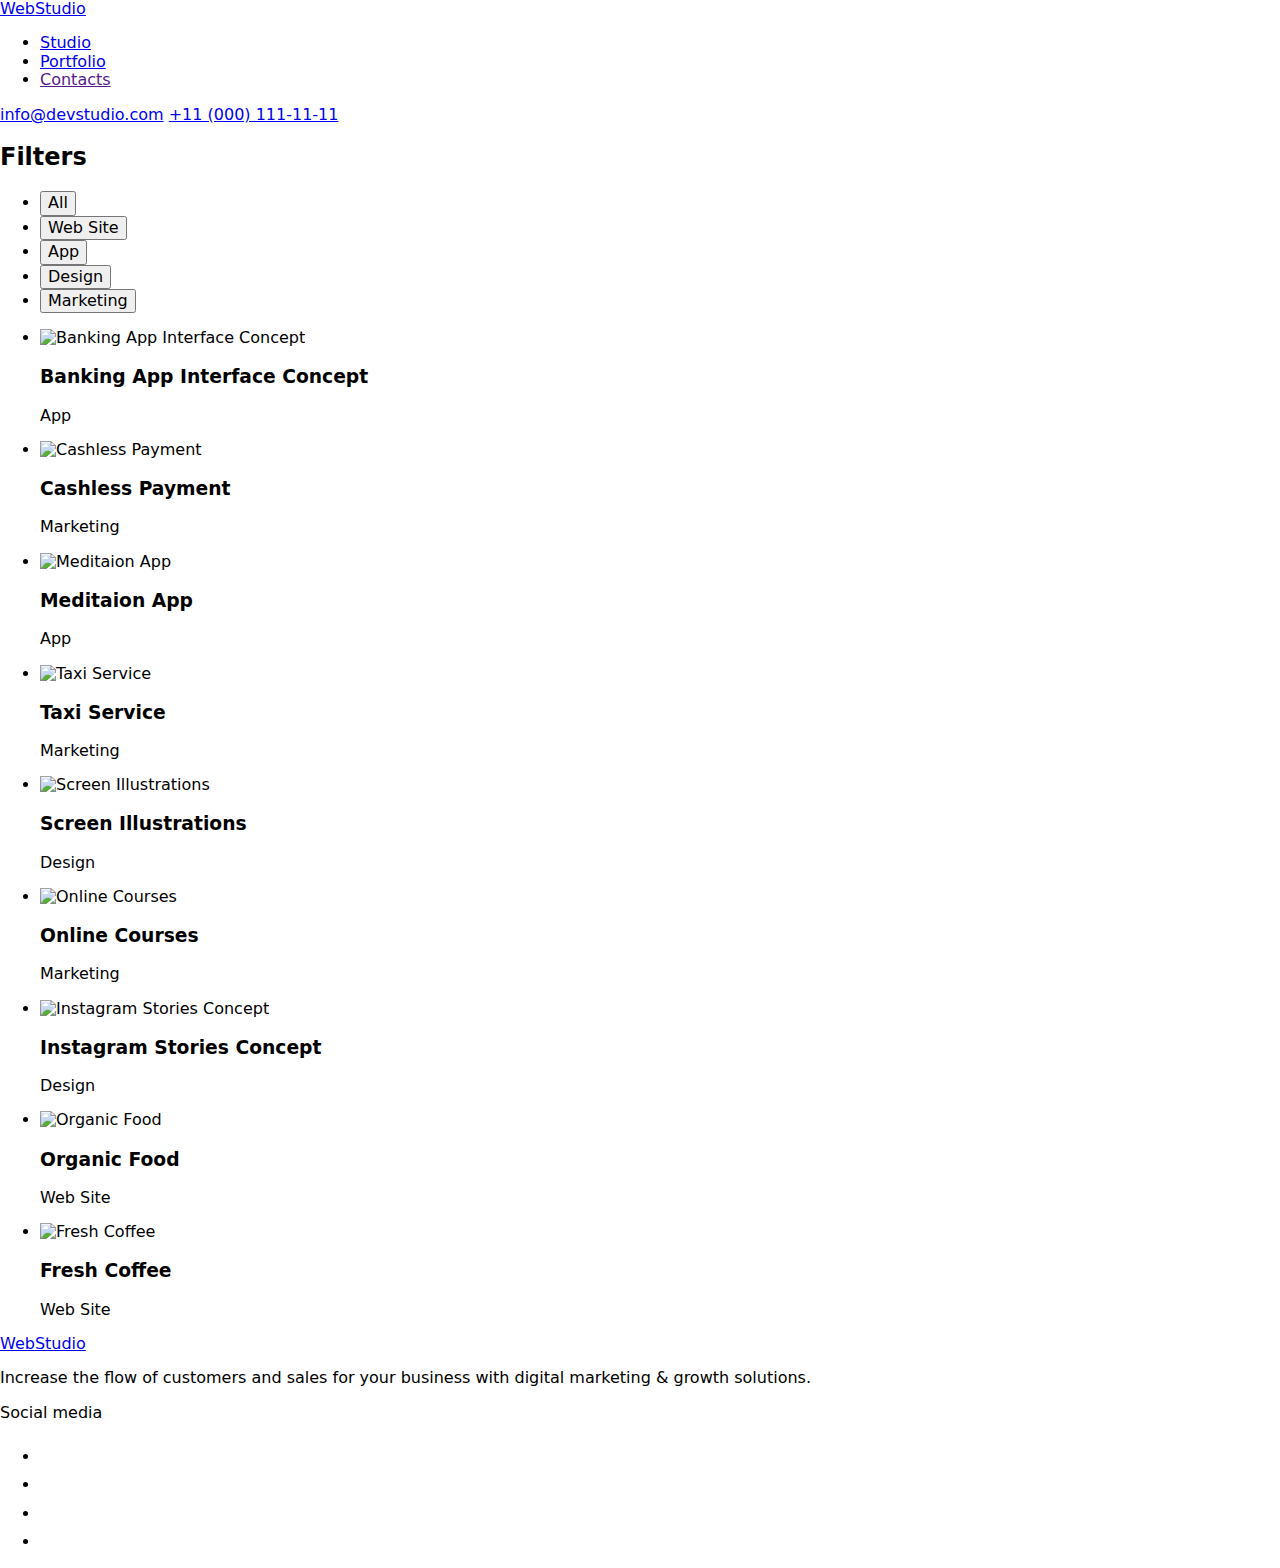
==== portfolio.html @ 71195faf "Create portfolio.html" ====
<!DOCTYPE html>
<html lang="en">
<head>
    <meta charset="UTF-8">
    <meta http-equiv="X-UA-Compatible" content="IE=edge">
    <meta name="viewport" content="width=device-width, initial-scale=1.0">
    <title>Portfolio</title>
    <link rel="stylesheet" href="https://cdnjs.cloudflare.com/ajax/libs/modern-normalize/1.1.0/modern-normalize.min.css">
    <link rel="preconnect" href="https://fonts.googleapis.com">
    <link rel="preconnect" href="https://fonts.gstatic.com" crossorigin>
    <link href="https://fonts.googleapis.com/css2?family=Raleway:wght@800&family=Roboto:wght@400;500;700;900&display=swap" rel="stylesheet">
    <link rel="stylesheet" href="./css/styles.css">
</head>
<body>
    <header class="header">
        <div class="container">
            <a class="text-logo link" id="top-logo" href="./index.html">Web<span class="header-logo">Studio</span></a>
            <nav class="header-nav">
                <ul class="menu-list list">
                    <li class="menu-item"><a class="menu-link link" href="./index.html">Studio</a></li>
                    <li class="menu-item"><a class="menu-link link" href="./portfolio.html">Portfolio</a></li>
                    <li class="menu-item"><a class="menu-link link" href="">Contacts</a></li>
                </ul>
            </nav>
            <a class="header-contacts link" href="mailto:info@devstudio.com">info@devstudio.com</a>
            <a class="header-contacts link" href="tel:+110001111111">+11 (000) 111-11-11</a>
        </div>
    </header>
    <main>
        <section class="section projects">
            <div class="container">
                <h2 class="visually-hidden">Filters</h2>
                <ul class="projects-filters list">
                    <li><button class="filter-btn" type="button">All</button></li>
                    <li><button class="filter-btn" type="button">Web Site</button></li>
                    <li><button class="filter-btn" type="button">App</button></li>
                    <li><button class="filter-btn" type="button">Design</button></li>
                    <li><button class="filter-btn" type="button">Marketing</button></li>
                </ul>
                <ul class="project-cards list">
                    <li class="card">
                        <img class="projects-img" src="./images/banking_app_interface_concept.jpg" alt="Banking App Interface Concept" style="width: 100%; height: 300px;">
                        <div class="card-wrap">
                            <h3 class="sub-title">Banking App Interface Concept</h3>
                            <p class="regular-text">App</p>
                        </div>                        
                    </li>
                    <li class="card">
                        <img class="projects-img" src="./images/cashless_payment.jpg" alt="Cashless Payment" style="width: 100%; height: 300px;">
                        <div class="card-wrap">
                            <h3 class="sub-title">Cashless Payment</h3>
                            <p class="regular-text">Marketing</p>
                        </div>                        
                    </li>
                    <li class="card">
                        <img class="projects-img" src="./images/meditaion_app.jpg" alt="Meditaion App" style="width: 100%; height: 300px;">
                        <div class="card-wrap">
                            <h3 class="sub-title">Meditaion App</h3>
                            <p class="regular-text">App</p>
                        </div>                        
                    </li>
                    <li class="card">
                        <img class="projects-img" src="./images/taxi_service.jpg" alt="Taxi Service" style="width: 100%; height: 300px;">
                        <div class="card-wrap">
                            <h3 class="sub-title">Taxi Service</h3>
                            <p class="regular-text">Marketing</p>
                        </div>                        
                    </li>
                    <li class="card">
                        <img class="projects-img" src="./images/screen_illustrations.jpg" alt="Screen Illustrations" style="width: 100%; height: 300px;">
                        <div class="card-wrap">
                            <h3 class="sub-title">Screen Illustrations</h3>
                            <p class="regular-text">Design</p>
                        </div>                        
                    </li>
                    <li class="card">
                        <img class="projects-img" src="./images/online_courses.jpg" alt="Online Courses" style="width: 100%; height: 300px;">
                        <div class="card-wrap">
                            <h3 class="sub-title">Online Courses</h3>
                            <p class="regular-text">Marketing</p>
                        </div>                        
                    </li>
                    <li class="card">
                        <img class="projects-img" src="./images/instagram_stories_concept.jpg" alt="Instagram Stories Concept" style="width: 100%; height: 300px;">
                        <div class="card-wrap">
                            <h3 class="sub-title">Instagram Stories Concept</h3>
                            <p class="regular-text">Design</p>
                        </div>                        
                    </li>
                    <li class="card">
                        <img class="projects-img" src="./images/organic_food.jpg" alt="Organic Food" style="width: 100%; height: 300px;">
                        <div class="card-wrap">
                            <h3 class="sub-title">Organic Food</h3>
                            <p class="regular-text">Web Site</p>
                        </div>                        
                    </li>
                    <li class="card">
                        <img class="projects-img" src="./images/fresh_coffee.jpg" alt="Fresh Coffee" style="width: 100%; height: 300px;">
                        <div class="card-wrap">
                            <h3 class="sub-title">Fresh Coffee</h3>
                            <p class="regular-text">Web Site</p>
                        </div>                        
                    </li>
                </ul>
            </div>
        </section>
    </main>
    <footer class="footer">
        <div class="container">
            <div>
                <a class="text-logo link" href="./index.html">Web<span class="footer-logo">Studio</span></a>
                <p class="footer-txt regular-text">Increase the flow of customers and sales for your business with digital marketing & growth solutions.</p>
            </div>
            <div class="social">
                <p class="social-txt">Social media</p>
                <ul class="social-list list">
                    <li class="social-item">
                        <a href="https://www.instagram.com/" rel="noopener noreferrer nofollow" target="_blank" class="social-link link">
                            <svg class="social-icon" width="24" height="24">
                                <use href="./images/icons.svg#icon-instagram"></use>
                            </svg>
                        </a>
                    </li>
                    <li class="social-item">
                        <a href="https://twitter.com/" rel="noopener noreferrer nofollow" target="_blank" class="social-link link">
                            <svg class="social-icon" width="24" height="24">
                                <use href="./images/icons.svg#icon-twitter"></use>
                            </svg>
                        </a>
                    </li>
                    <li class="social-item">
                        <a href="https://www.facebook.com/" rel="noopener noreferrer nofollow" target="_blank" class="social-link link">
                            <svg class="social-icon" width="24" height="24">
                                <use href="./images/icons.svg#icon-facebook"></use>
                            </svg>
                        </a>
                    </li>
                    <li class="social-item">
                        <a href="https://www.linkedin.com/" rel="noopener noreferrer nofollow" target="_blank" class="social-link link">
                            <svg class="social-icon" width="24" height="24">
                                <use href="./images/icons.svg#icon-linkedin"></use>
                            </svg>
                        </a>
                    </li>
                </ul>
            </div>
        </div>
    </footer>
</body>
</html>
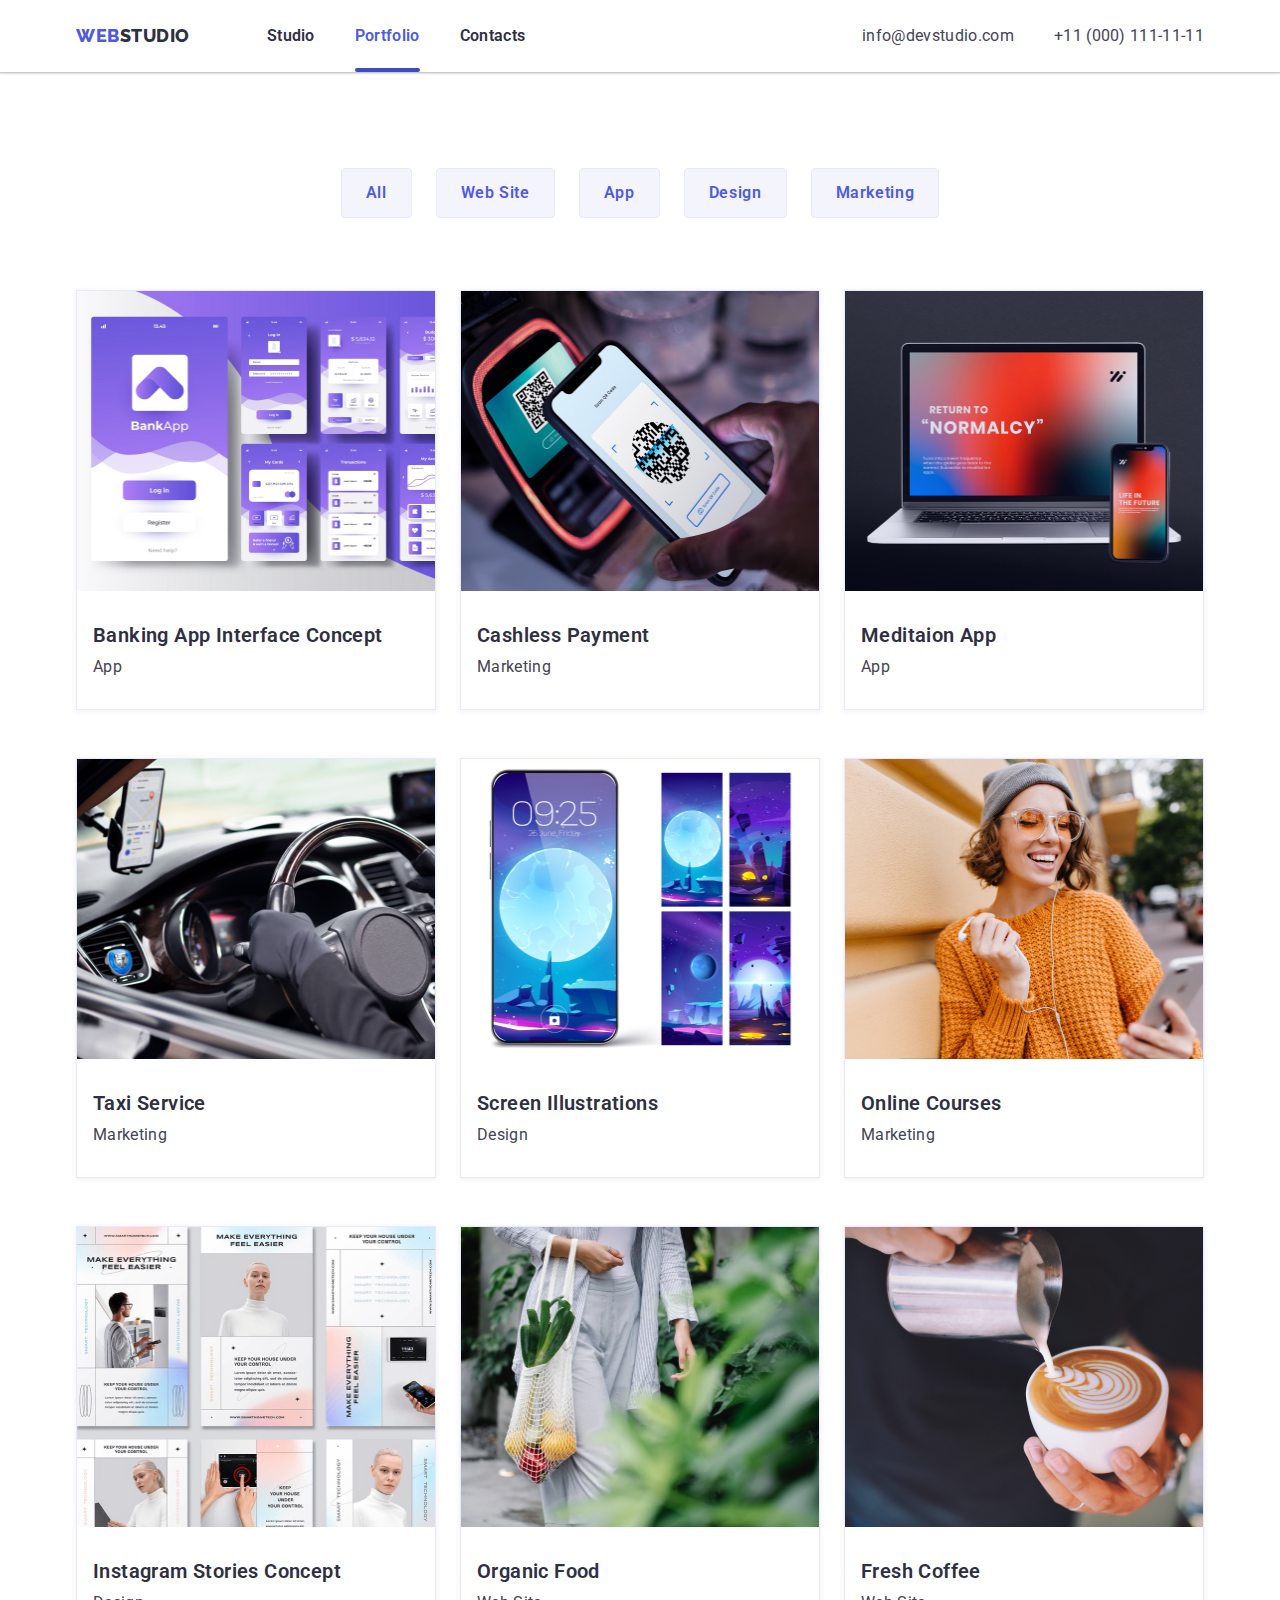
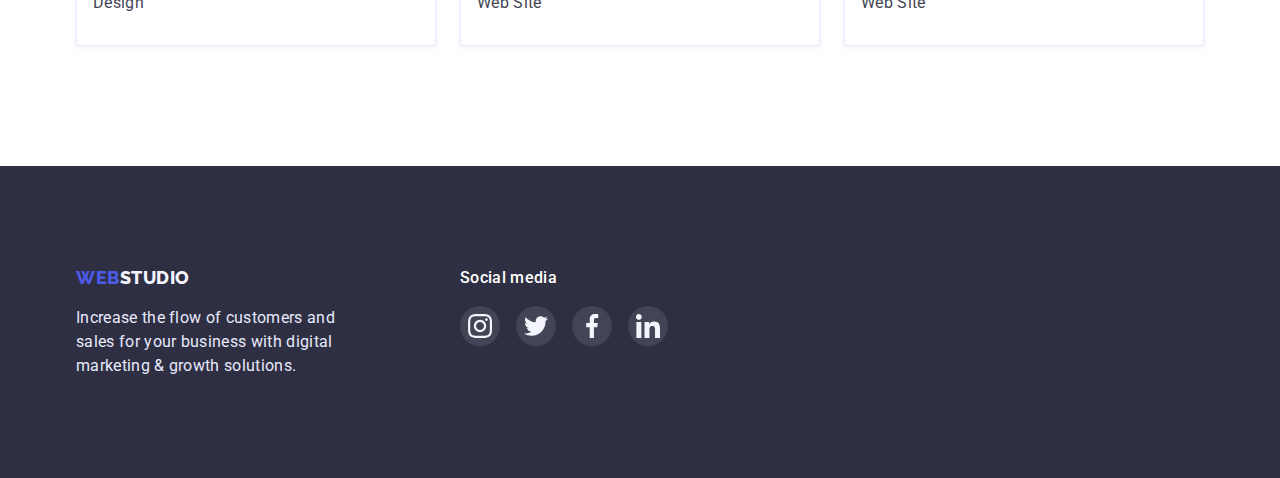
==== commit 299abfdf: "Update portfolio.html" ====
--- a/portfolio.html
+++ b/portfolio.html
@@ -17,9 +17,15 @@
             <a class="text-logo link" id="top-logo" href="./index.html">Web<span class="header-logo">Studio</span></a>
             <nav class="header-nav">
                 <ul class="menu-list list">
-                    <li class="menu-item"><a class="menu-link link" href="./index.html">Studio</a></li>
-                    <li class="menu-item"><a class="menu-link link" href="./portfolio.html">Portfolio</a></li>
-                    <li class="menu-item"><a class="menu-link link" href="">Contacts</a></li>
+                    <li class="menu-item">
+                        <a class="menu-link link" href="./index.html">Studio</a>
+                    </li>
+                    <li class="menu-item">
+                        <a class="menu-link link current" href="./portfolio.html">Portfolio</a>
+                    </li>
+                    <li class="menu-item">
+                        <a class="menu-link link" href="">Contacts</a>
+                    </li>
                 </ul>
             </nav>
             <a class="header-contacts link" href="mailto:info@devstudio.com">info@devstudio.com</a>
@@ -39,67 +45,112 @@
                 </ul>
                 <ul class="project-cards list">
                     <li class="card">
-                        <img class="projects-img" src="./images/banking_app_interface_concept.jpg" alt="Banking App Interface Concept" style="width: 100%; height: 300px;">
-                        <div class="card-wrap">
-                            <h3 class="sub-title">Banking App Interface Concept</h3>
-                            <p class="regular-text">App</p>
-                        </div>                        
-                    </li>
-                    <li class="card">
-                        <img class="projects-img" src="./images/cashless_payment.jpg" alt="Cashless Payment" style="width: 100%; height: 300px;">
-                        <div class="card-wrap">
-                            <h3 class="sub-title">Cashless Payment</h3>
-                            <p class="regular-text">Marketing</p>
-                        </div>                        
-                    </li>
-                    <li class="card">
-                        <img class="projects-img" src="./images/meditaion_app.jpg" alt="Meditaion App" style="width: 100%; height: 300px;">
-                        <div class="card-wrap">
-                            <h3 class="sub-title">Meditaion App</h3>
-                            <p class="regular-text">App</p>
-                        </div>                        
-                    </li>
-                    <li class="card">
-                        <img class="projects-img" src="./images/taxi_service.jpg" alt="Taxi Service" style="width: 100%; height: 300px;">
-                        <div class="card-wrap">
-                            <h3 class="sub-title">Taxi Service</h3>
-                            <p class="regular-text">Marketing</p>
-                        </div>                        
-                    </li>
-                    <li class="card">
-                        <img class="projects-img" src="./images/screen_illustrations.jpg" alt="Screen Illustrations" style="width: 100%; height: 300px;">
-                        <div class="card-wrap">
-                            <h3 class="sub-title">Screen Illustrations</h3>
-                            <p class="regular-text">Design</p>
-                        </div>                        
-                    </li>
-                    <li class="card">
-                        <img class="projects-img" src="./images/online_courses.jpg" alt="Online Courses" style="width: 100%; height: 300px;">
-                        <div class="card-wrap">
-                            <h3 class="sub-title">Online Courses</h3>
-                            <p class="regular-text">Marketing</p>
-                        </div>                        
-                    </li>
-                    <li class="card">
-                        <img class="projects-img" src="./images/instagram_stories_concept.jpg" alt="Instagram Stories Concept" style="width: 100%; height: 300px;">
-                        <div class="card-wrap">
-                            <h3 class="sub-title">Instagram Stories Concept</h3>
-                            <p class="regular-text">Design</p>
-                        </div>                        
-                    </li>
-                    <li class="card">
-                        <img class="projects-img" src="./images/organic_food.jpg" alt="Organic Food" style="width: 100%; height: 300px;">
-                        <div class="card-wrap">
-                            <h3 class="sub-title">Organic Food</h3>
-                            <p class="regular-text">Web Site</p>
-                        </div>                        
-                    </li>
-                    <li class="card">
-                        <img class="projects-img" src="./images/fresh_coffee.jpg" alt="Fresh Coffee" style="width: 100%; height: 300px;">
-                        <div class="card-wrap">
-                            <h3 class="sub-title">Fresh Coffee</h3>
-                            <p class="regular-text">Web Site</p>
-                        </div>                        
+                        <a href="#" class="projects-list-link-wrap link">
+                            <div class="img-wrapper">
+                                <img class="projects-img" src="./images/banking_app_interface_concept.jpg" alt="Banking App Interface Concept" style="max-width: 100%; height: 300px;">
+                                <p class="projects-overlay regular-text">14 Stylish and User-Friendly App Design Concepts · Task Manager App · Calorie Tracker App · Exotic Fruit Ecommerce App · Cloud Storage App</p>
+                            </div>
+                            <div class="card-wrap">
+                                <h3 class="sub-title">Banking App Interface Concept</h3>
+                                <p class="regular-text">App</p>
+                            </div>                        
+                        </a>
+                    </li>
+                    <li class="card">
+                        <a href="#" class="projects-list-link-wrap link">
+                            <div class="img-wrapper">
+                                <img class="projects-img" src="./images/cashless_payment.jpg" alt="Cashless Payment" style="max-width: 100%; height: 300px;">
+                                <p class="projects-overlay regular-text">14 Stylish and User-Friendly App Design Concepts · Task Manager App · Calorie Tracker App · Exotic Fruit Ecommerce App · Cloud Storage App</p>
+                            </div>
+                            <div class="card-wrap">
+                                <h3 class="sub-title">Cashless Payment</h3>
+                                <p class="regular-text">Marketing</p>
+                            </div>                        
+                        </a>
+                    </li>
+                    <li class="card">
+                        <a href="#" class="projects-list-link-wrap link">
+                            <div class="img-wrapper">
+                                <img class="projects-img" src="./images/meditaion_app.jpg" alt="Meditaion App" style="max-width: 100%; height: 300px;">
+                                <p class="projects-overlay regular-text">14 Stylish and User-Friendly App Design Concepts · Task Manager App · Calorie Tracker App · Exotic Fruit Ecommerce App · Cloud Storage App</p>
+                            </div>
+                            <div class="card-wrap">
+                                <h3 class="sub-title">Meditaion App</h3>
+                                <p class="regular-text">App</p>
+                            </div>                        
+                        </a>
+                    </li>
+                    <li class="card">
+                        <a href="#" class="projects-list-link-wrap link">
+                            <div class="img-wrapper">
+                                <img class="projects-img" src="./images/taxi_service.jpg" alt="Taxi Service" style="max-width: 100%; height: 300px;">
+                                <p class="projects-overlay regular-text">14 Stylish and User-Friendly App Design Concepts · Task Manager App · Calorie Tracker App · Exotic Fruit Ecommerce App · Cloud Storage App</p>
+                            </div>
+                            <div class="card-wrap">
+                                <h3 class="sub-title">Taxi Service</h3>
+                                <p class="regular-text">Marketing</p>
+                            </div>                        
+                        </a>
+                    </li>
+                    <li class="card">
+                        <a href="#" class="projects-list-link-wrap link">
+                            <div class="img-wrapper">
+                                <img class="projects-img" src="./images/screen_illustrations.jpg" alt="Screen Illustrations" style="max-width: 100%; height: 300px;">
+                                <p class="projects-overlay regular-text">14 Stylish and User-Friendly App Design Concepts · Task Manager App · Calorie Tracker App · Exotic Fruit Ecommerce App · Cloud Storage App</p>
+                            </div>
+                            <div class="card-wrap">
+                                <h3 class="sub-title">Screen Illustrations</h3>
+                                <p class="regular-text">Design</p>
+                            </div>                        
+                        </a>
+                    </li>
+                    <li class="card">
+                        <a href="#" class="projects-list-link-wrap link">
+                            <div class="img-wrapper">
+                                <img class="projects-img" src="./images/online_courses.jpg" alt="Online Courses" style="max-width: 100%; height: 300px;">
+                                <p class="projects-overlay regular-text">14 Stylish and User-Friendly App Design Concepts · Task Manager App · Calorie Tracker App · Exotic Fruit Ecommerce App · Cloud Storage App</p>
+                            </div>
+                            <div class="card-wrap">
+                                <h3 class="sub-title">Online Courses</h3>
+                                <p class="regular-text">Marketing</p>
+                            </div>                        
+                        </a>
+                    </li>
+                    <li class="card">
+                        <a href="#" class="projects-list-link-wrap link">
+                            <div class="img-wrapper">
+                                <img class="projects-img" src="./images/instagram_stories_concept.jpg" alt="Instagram Stories Concept" style="max-width: 100%; height: 300px;">
+                                <p class="projects-overlay regular-text">14 Stylish and User-Friendly App Design Concepts · Task Manager App · Calorie Tracker App · Exotic Fruit Ecommerce App · Cloud Storage App</p>
+                            </div>
+                            <div class="card-wrap">
+                                <h3 class="sub-title">Instagram Stories Concept</h3>
+                                <p class="regular-text">Design</p>
+                            </div>                        
+                        </a>
+                    </li>
+                    <li class="card">
+                        <a href="#" class="projects-list-link-wrap link">
+                            <div class="img-wrapper">
+                                <img class="projects-img" src="./images/organic_food.jpg" alt="Organic Food" style="max-width: 100%; height: 300px;">
+                                <p class="projects-overlay regular-text">14 Stylish and User-Friendly App Design Concepts · Task Manager App · Calorie Tracker App · Exotic Fruit Ecommerce App · Cloud Storage App</p>
+                            </div>
+                            <div class="card-wrap">
+                                <h3 class="sub-title">Organic Food</h3>
+                                <p class="regular-text">Web Site</p>
+                            </div>                        
+                        </a>
+                    </li>
+                    <li class="card">
+                        <a href="#" class="projects-list-link-wrap link">
+                            <div class="img-wrapper">
+                                <img class="projects-img" src="./images/fresh_coffee.jpg" alt="Fresh Coffee" style="max-width: 100%; height: 300px;">
+                                <p class="projects-overlay regular-text">14 Stylish and User-Friendly App Design Concepts · Task Manager App · Calorie Tracker App · Exotic Fruit Ecommerce App · Cloud Storage App</p>
+                            </div>
+                            <div class="card-wrap">
+                                <h3 class="sub-title">Fresh Coffee</h3>
+                                <p class="regular-text">Web Site</p>
+                            </div>                        
+                        </a>
                     </li>
                 </ul>
             </div>
--- a/css/styles.css
+++ b/css/styles.css
@@ -0,0 +1,558 @@
+:root {
+    --primary-brand: #4D5AE5;
+    --dark: #2E2F42;
+    --bg-gradient: linear-gradient(rgba(46, 47, 66, 0.7), rgba(46, 47, 66, 0.7));
+}
+p, h1, h2, h3, h4, h5, h6 {
+    margin: 0;
+}
+ul, ol {
+    margin: 0;
+    padding-left: 0;
+}
+img {
+    display: block;
+}
+/* -------------------- CLOBAL TYPOGRAPHY -------------------- */
+body {
+    font-family: 'Roboto', sans-serif;
+    color: #434455;
+    font-size: 16px;
+}
+.title {
+    font-weight: 600;
+    font-size: 36px;
+    line-height: calc(40/36);
+    text-align: center;
+    text-transform: capitalize;
+    color: var(--dark);
+    letter-spacing: 0.02em;
+}
+.sub-title {
+    font-weight: 600;
+    font-size: 20px;
+    line-height: calc(24/20);
+    color: var(--dark);
+    letter-spacing: 0.02em;
+}
+.regular-text {
+    line-height: calc(24/16);
+    letter-spacing: 0.02em;
+    color: #434455;
+}
+/* -------------------- AUXILIARY -------------------- */
+.container {
+    width: 1158px;
+    padding-inline: 15px;
+    margin: 0 auto;
+}
+.section {
+}
+.visually-hidden {
+    position: absolute;
+    width: 1px;
+    height: 1px;
+    margin: -1px;
+    border: 0;
+    padding: 0;
+    white-space: nowrap;
+    clip-path: inset(100%);
+    clip: rect(0 0 0 0);
+    overflow: hidden;
+}
+.list {
+    list-style: none;
+    display: flex;
+    flex-wrap: wrap;
+    justify-content: space-between;
+}
+.link {
+    text-decoration: none;
+}
+/* -------------------- HEADER -------------------- */
+.header {
+    font-size: 16px;
+    line-height: calc(24/16);
+    letter-spacing: 0.02em;
+    padding-block: 24px;
+    box-shadow: 
+        0px 2px 1px rgba(46, 47, 66, 0.08), 
+        0px 1px 1px rgba(46, 47, 66, 0.16), 
+        0px 1px 6px rgba(46, 47, 66, 0.08);
+}
+.header > .container {
+    display: flex;
+    align-items: center;
+}
+.header-logo {
+    color: var(--dark);
+}
+.text-logo {
+    font-family: 'Raleway';
+    font-weight: 800;
+    font-size: 18px;
+    line-height: calc(24/18);
+    letter-spacing: 0.03em;
+    text-transform: uppercase;
+    color: var(--primary-brand);
+
+}
+.header-nav {
+    display: flex;
+    align-items: center;
+    margin-right: auto;
+    margin-left: 77px;
+}
+.menu {
+}
+.menu-list {
+    display: flex;
+    gap: 40px;
+}
+.menu-item {
+}
+.menu-link {
+    position: relative;
+    font-weight: 600;
+    color: var(--dark);
+    transition: 
+        color 250ms cubic-bezier(0.4, 0, 0.2, 1);
+}
+.menu-link::after {
+    opacity: 0;
+    transition: 
+        opacity 250ms cubic-bezier(0.4, 0, 0.2, 1);
+    position: absolute;
+    content: '';
+    width: 100%;
+    height: 4px;
+    top: 42px;
+    left: 0px;
+    background: #404BBF;
+    border-radius: 2px;
+}
+.menu-link:hover::after,
+.menu-link:focus::after {
+    opacity: 1;
+}
+.menu-link:focus,
+.menu-link:hover, 
+.menu-link:active {
+    color: var(--primary-brand);
+}
+.current {
+    color: var(--primary-brand);
+}
+.current::after {
+    opacity: 1;
+    position: absolute;
+    content: '';
+    width: 100%;
+    height: 4px;
+    top: 42px;
+    left: 0px;
+    background: #404BBF;
+    border-radius: 2px;
+}
+.header-contacts {
+    color: inherit;
+    transition: 
+        color 250ms cubic-bezier(0.4, 0, 0.2, 1);
+}
+.header-contacts:last-child {
+    margin-left: 40px;
+}
+.header-contacts:focus,
+.header-contacts:hover {
+    color: var(--primary-brand);
+}
+/* -------------------- HERO -------------------- */
+.hero {
+    background-color: var(--dark);
+    padding-block: 192px;
+    background-image: var(--bg-gradient), url(../images/people_office.jpg);
+    background-repeat: no-repeat;
+    background-position: center;
+    background-size: 1440px 100%;
+}
+.hero > .container {
+    display: flex;
+    flex-direction: column;
+    align-items: center;
+    
+}
+.hero-title {
+    font-weight: 600;
+    width: 495px;
+    font-size: 56px;
+    line-height: calc(60/56);
+    text-align: center;
+    color: #FFFFFF;
+    margin-bottom: 48px;
+}
+.order-btn {
+    min-width: 170px;
+    height: 51px;
+    display: flex;
+    justify-content: center;
+    align-items: center;
+    cursor: pointer;
+    background: var(--primary-brand);
+    box-shadow: 0px 4px 4px rgba(0, 0, 0, 0.15);
+    border-radius: 4px;
+    border-style: solid;
+    border-color: var(--primary-brand);
+
+    font-family: inherit;
+    font-weight: 600;
+    font-size: 16px;
+    line-height: calc(19/16);
+    letter-spacing: 0.04em;
+    color: #FFFFFF;
+    transition: 
+        box-shadow 250ms cubic-bezier(0.4, 0, 0.2, 1), 
+        background 250ms cubic-bezier(0.4, 0, 0.2, 1), 
+        border-color 250ms cubic-bezier(0.4, 0, 0.2, 1); 
+}
+.order-btn:hover,
+.order-btn:focus {
+    box-shadow: 
+        0px 1px 6px rgba(46, 47, 66, 0.08), 
+        0px 1px 1px rgba(46, 47, 66, 0.16), 
+        0px 2px 1px rgba(46, 47, 66, 0.08);
+    background: #404BBF;
+    border-color: #404BBF;
+}
+.order-btn:active {
+}
+/* -------------------- MERITS -------------------- */
+.merits {
+    padding-block: 120px;
+}
+.merits-list {
+    display: flex;
+    flex-direction: row;
+}
+.merits-item {
+    width: calc((100% - 72px)/4);
+}
+.merits-item > .sub-title {
+    margin-bottom: 8px;
+}
+.merits-bg {
+    width: 100%;
+    height: 112px;
+    background: #F4F4FD;
+    border-radius: 4px;
+    display: flex;
+    align-items: center;
+    justify-content: center;
+    margin-bottom: 8px;
+}
+.merits-icon {
+}
+/* -------------------- ACCOMPLISHMENTS -------------------- */
+.accomplishments {
+    padding-bottom: 120px;
+}
+.accomplishments > .container > .title {
+    margin-bottom: 72px;
+}
+/* -------------------- TEAM CARDS -------------------- */
+.team > .container > .title {
+    margin-bottom: 72px;
+}
+.team {
+    background: #f4f4fd;
+    padding-block: 120px;
+}
+.team-card {
+    width: 264px; 
+    height: 428px;
+    background: #FFFFFF;
+    box-shadow: 
+        0px 1px 6px rgba(46, 47, 66, 0.08), 
+        0px 1px 1px rgba(46, 47, 66, 0.16), 
+        0px 2px 1px rgba(46, 47, 66, 0.08);
+    border-radius: 0px 0px 4px 4px;
+}
+.team-card> .card-wrap {
+    display: flex;
+    flex-direction: column;
+    justify-content: center;
+    align-items: center;
+    gap: 8px;
+    padding-block: 32px;
+    padding-inline: 16px;
+}
+.team-card > .card-wrap > .regular-text {
+    margin-bottom: 8px;
+}
+.team-soc-list {
+    gap: 24px;
+}
+.team-soc-item {
+    width: 40px;
+    height: 40px;
+}
+.team-soc-link {
+    width: 100%;
+    height: 100%;
+    background-color: var(--primary-brand);
+    border-radius: 50%;
+    display: flex;
+    align-items: center;
+    justify-content: center;
+    transition: 
+        background 250ms cubic-bezier(0.4, 0, 0.2, 1); 
+}
+.team-soc-icon {
+    fill: #FFFFFF;
+}
+.team-soc-link:hover,
+.team-soc-link:focus {
+    background: #404BBF;
+}
+/* -------------------- CUSTOMERS -------------------- */
+.customers {
+    padding-top: 130px;
+    padding-bottom: 120px;
+}
+.title {
+}
+.customer-list {
+    flex-wrap: nowrap;
+    margin-top: 72px;
+    gap: 24px;
+}
+.customer-item {
+    width: calc((100% - 120px)/6);
+    height: 88px;
+}
+.custome-link {
+    width: 100%;
+    height: 100%;
+    border: 1px solid #8E8F99;
+    border-radius: 4px;
+    display: flex;
+    align-items: center;
+    justify-content: center;
+    fill: #8E8F99;
+    transition: 
+        border-color 250ms cubic-bezier(0.4, 0, 0.2, 1), 
+        fill 250ms cubic-bezier(0.4, 0, 0.2, 1); 
+}
+.custome-link:hover, 
+.custome-link:focus {
+    border-color: #404BBF;
+    fill: #404BBF;
+}
+.customer-icon {
+}
+/* -------------------- PORTFOLIO -------------------- */
+.projects {
+    padding-top: 96px;
+    padding-bottom: 120px;
+}
+.projects-filters {
+    justify-content: center;
+    margin-bottom: 72px;
+    gap: 24px;
+}
+.filter-btn {
+    display: flex;
+    box-sizing: border-box;
+    cursor: pointer;
+    align-items: center;
+    padding-inline: 24px;
+    padding-block: 12px;
+    background: #F4F4FD;
+    border: 1px solid #E7E9FC;
+    border-radius: 4px;
+
+    font-family: inherit;
+    font-weight: 600;
+    font-size: 16px;
+    line-height: calc(24/16);
+    letter-spacing: 0.04em;
+    color: var(--primary-brand);
+    transition: 
+        box-shadow 250ms cubic-bezier(0.4, 0, 0.2, 1), 
+        background 250ms cubic-bezier(0.4, 0, 0.2, 1), 
+        border-color 250ms cubic-bezier(0.4, 0, 0.2, 1), 
+        color 250ms cubic-bezier(0.4, 0, 0.2, 1);
+}
+.filter-btn:hover,
+.filter-btn:focus {
+    background: #404BBF;
+    box-shadow: 
+        0px 3px 1px rgba(0, 0, 0, 0.1), 
+        0px 2px 1px rgba(0, 0, 0, 0.08), 
+        0px 2px 2px rgba(0, 0, 0, 0.12);
+    border-radius: 4px;
+    border-style: solid;
+    border-color: #404BBF;
+    color: #FFFFFF;
+}
+.filter-btn:active {
+    background: #404BBF;
+}
+.project-cards {
+}
+.card:nth-last-child(n+4) {
+    margin-bottom: 48px;
+}
+.card {
+    width: 360px; 
+    height: 420px;
+    background: #FFFFFF;
+    border: 1px solid #E7E9FC;
+    box-shadow: 0px 1px 6px rgba(46, 47, 66, 0.08);
+    transition: box-shadow 250ms cubic-bezier(0.4, 0, 0.2, 1);
+}
+.card .card-wrap {
+    display: flex;
+    flex-direction: column;
+    gap: 8px;
+    padding-block: 32px;
+    padding-inline: 16px;
+}
+.card:hover,
+.card:focus {
+    border: 1px solid #F4F4FD;
+    box-shadow: 
+        0px 1px 6px rgba(46, 47, 66, 0.08), 
+        0px 1px 1px rgba(46, 47, 66, 0.16), 
+        0px 2px 1px rgba(46, 47, 66, 0.08);
+}    
+.img-wrapper {
+    position: relative;
+    overflow: hidden;
+}
+.projects-img {
+}
+.projects-overlay {
+    position: absolute;
+    background: #4D5AE5;
+    padding: 40px 32px;
+    color: #F4F4FD;
+    top: 0;
+    left: 0;
+    width: 100%;
+    height: 100%;
+    overflow: auto;
+    transform: translate(0, 100%);
+    transition: transform 250ms cubic-bezier(0.4, 0, 0.2, 1);
+}
+.projects-list-link-wrap:hover .projects-overlay,
+.projects-list-link-wrap:focus .projects-overlay {
+    transform: translate(0, 0)
+}
+/* -------------------- FOOTER -------------------- */
+.footer {
+    background: var(--dark);
+    padding-block: 100px;
+}
+.footer > .container {
+    display: flex;
+    gap: 120px;
+}
+.footer-logo {
+    color: #F4F4FD;
+}
+.footer-txt {
+    width: 264px;
+    color: #E7E9FC;
+    margin-top: 16px;
+}
+.social {
+}
+.social-txt {
+    font-weight: 500;
+    line-height: calc(24/16);
+    letter-spacing: 0.02em;
+    margin-bottom: 16px;
+    color: #FFFFFF;
+}
+.social-list {
+    gap: 16px;
+}
+.social-item {
+    width: 40px;
+    height: 40px;
+}
+.social-link {
+    width: 100%;
+    height: 100%;
+    background-color: #ffffff1a;;
+    border-radius: 50%;
+    display: flex;
+    align-items: center;
+    justify-content: center;
+    fill: #F4F4FD;
+    transition: background-color 250ms cubic-bezier(0.4, 0, 0.2, 1);
+}
+.social-link:hover,
+.social-link:focus {
+    background-color: #31D0AA;
+}
+.social-icon {
+}
+/* -------------------- MODAL WINDOW -------------------- */
+.backdrop {
+    position: fixed;
+    top: 0;
+    left: 0;
+    width: 100%;
+    height: 100%;
+    background: rgba(46, 47, 66, 0.4);
+    z-index: 100;
+    transition: 
+        opacity 250ms cubic-bezier(0.4, 0, 0.2, 1),
+        visibility 250ms cubic-bezier(0.4, 0, 0.2, 1);
+}
+.backdrop.is-hidden {
+    opacity: 0;
+    visibility: hidden;
+    pointer-events: none;
+}
+.modal {
+    position: absolute;
+    top: 50%;
+    left: 50%;
+    transform: translate(-50%, -50%);
+    width: 408px;
+    height: 576px;
+    background: #FCFCFC;
+    box-shadow: 
+        0px 1px 1px rgba(0, 0, 0, 0.14), 
+        0px 1px 3px rgba(0, 0, 0, 0.12), 
+        0px 2px 1px rgba(0, 0, 0, 0.2);
+    border-radius: 4px;
+}
+.modal-close-btn {
+    width: 24px;
+    height: 24px;
+    background: #E7E9FC;
+    border: 1px solid rgba(0, 0, 0, 0.1);
+    border-radius: 50%;
+    padding: 0;
+    display: flex;
+    justify-content: center;
+    align-items: center;
+    position: absolute;
+    top: 24px;
+    right: 24px;
+    transition:
+        background 250ms cubic-bezier(0.4, 0, 0.2, 1),
+        fill 250ms cubic-bezier(0.4, 0, 0.2, 1);
+}
+.modal-close-btn-icon {
+    width: 8px;
+    height: 8px;
+}
+.modal-close-btn:hover,
+.modal-close-btn:focus {
+    background-color: #404BBF;
+    fill: #FFFFFF;
+}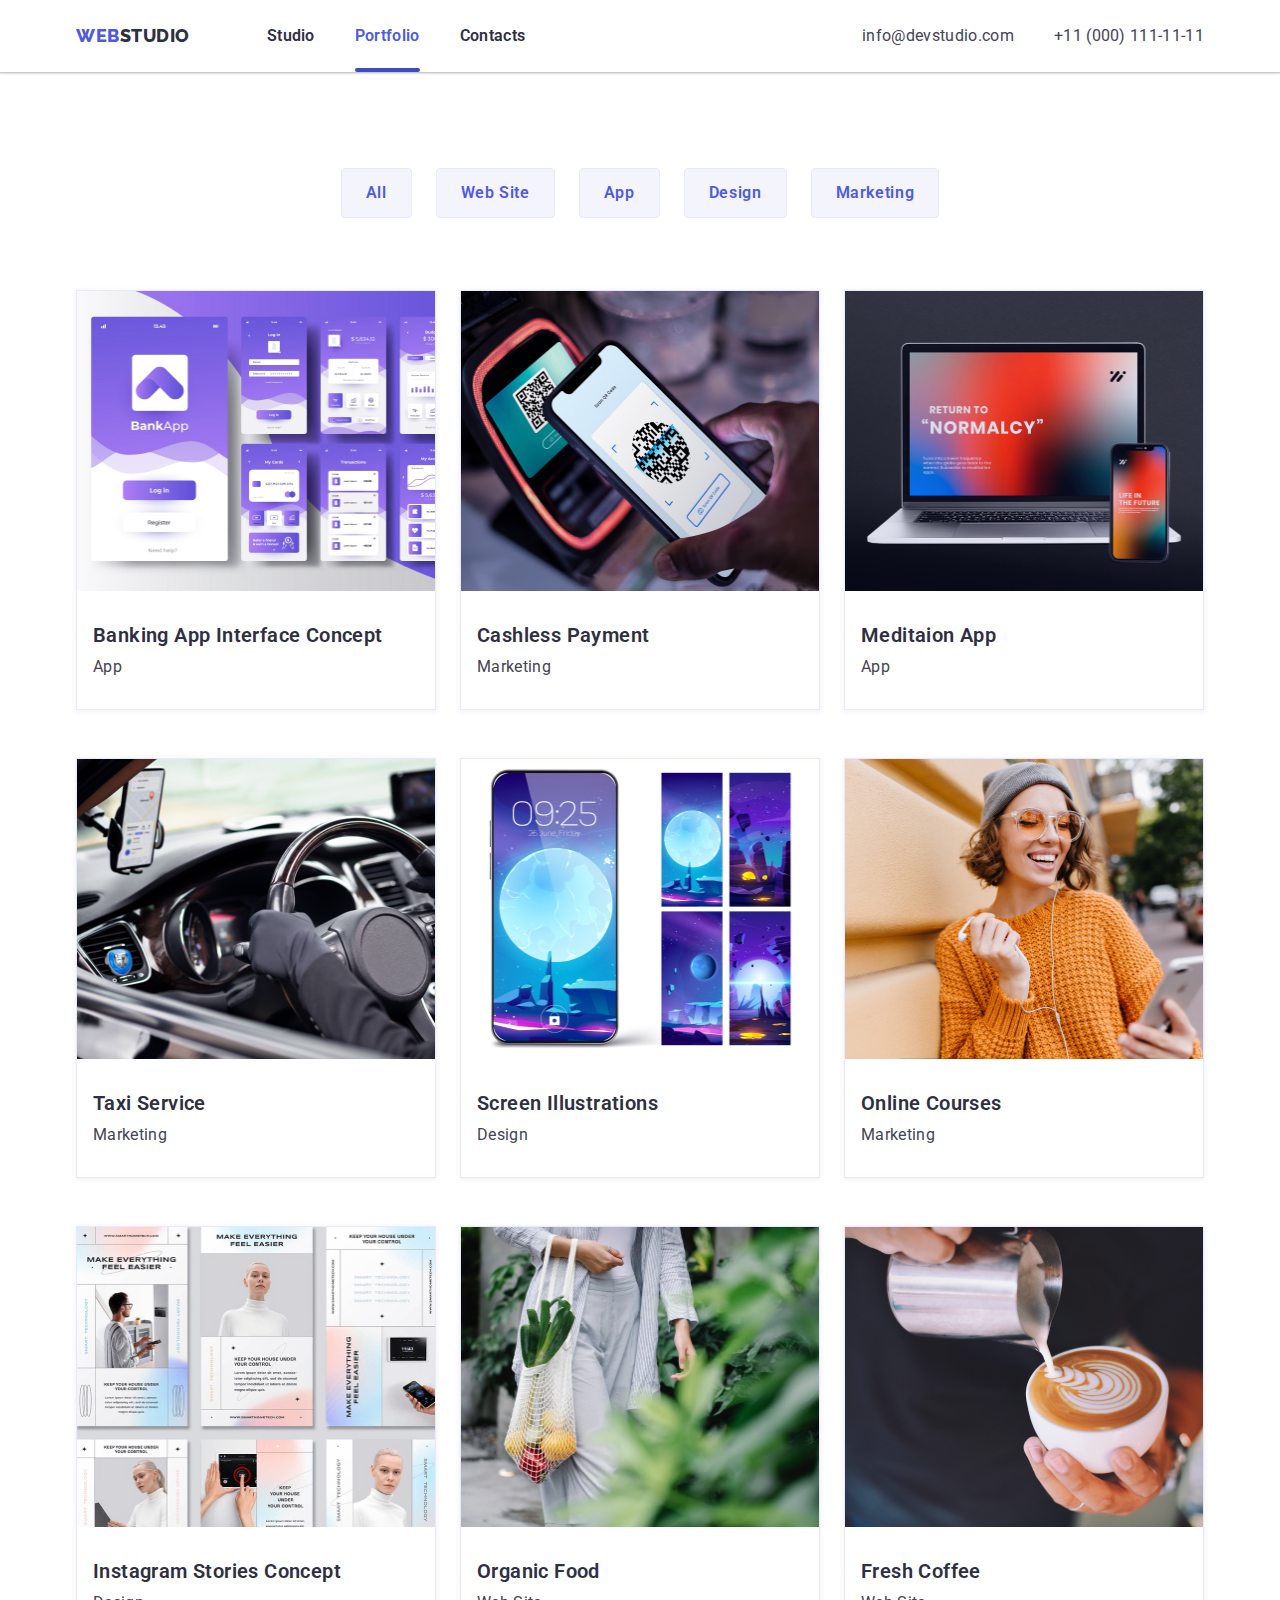
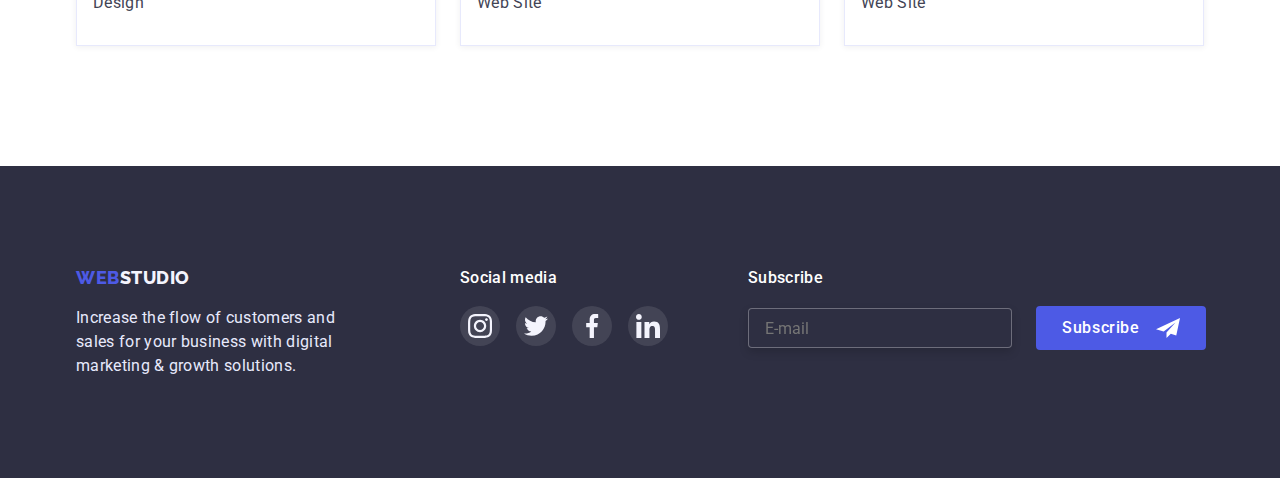
==== commit 985e6492: "Update portfolio.html" ====
--- a/portfolio.html
+++ b/portfolio.html
@@ -158,7 +158,7 @@
     </main>
     <footer class="footer">
         <div class="container">
-            <div>
+            <div class="footer-precept">
                 <a class="text-logo link" href="./index.html">Web<span class="footer-logo">Studio</span></a>
                 <p class="footer-txt regular-text">Increase the flow of customers and sales for your business with digital marketing & growth solutions.</p>
             </div>
@@ -194,6 +194,26 @@
                         </a>
                     </li>
                 </ul>
+            </div>
+            <div class="subscribe">
+                <form class="subscribe-input">
+                    <label class="subscribe-input-field">
+                        <span class="subscribe-input-txt">Subscribe</span>
+                        <span class="subscribe-wrap">
+                            <input 
+                                type="email"
+                                class="subscribe-input-form"
+                                placeholder="E-mail" 
+                                name="user_email" 
+                                required>
+                            <button type="submit" class="subscribe-form-btn">Subscribe
+                                <svg class="subscribe-form-btn-icon">
+                                    <use href="./images/icons.svg#icon-send"></use>
+                                </svg>
+                            </button>
+                        </span>
+                    </label>
+                </form>
             </div>
         </div>
     </footer>
--- a/css/styles.css
+++ b/css/styles.css
@@ -1,7 +1,9 @@
 :root {
     --primary-brand: #4D5AE5;
+    --active-state: #404BBF;
     --dark: #2E2F42;
     --bg-gradient: linear-gradient(rgba(46, 47, 66, 0.7), rgba(46, 47, 66, 0.7));
+    --transition-stand: cubic-bezier(0.4, 0, 0.2, 1);
 }
 p, h1, h2, h3, h4, h5, h6 {
     margin: 0;
@@ -116,19 +118,19 @@
     font-weight: 600;
     color: var(--dark);
     transition: 
-        color 250ms cubic-bezier(0.4, 0, 0.2, 1);
+        color 250ms var(--transition-stand);
 }
 .menu-link::after {
     opacity: 0;
     transition: 
-        opacity 250ms cubic-bezier(0.4, 0, 0.2, 1);
+        opacity 250ms var(--transition-stand);
     position: absolute;
     content: '';
     width: 100%;
     height: 4px;
     top: 42px;
     left: 0px;
-    background: #404BBF;
+    background: var(--active-state);
     border-radius: 2px;
 }
 .menu-link:hover::after,
@@ -151,13 +153,13 @@
     height: 4px;
     top: 42px;
     left: 0px;
-    background: #404BBF;
+    background: var(--active-state);
     border-radius: 2px;
 }
 .header-contacts {
     color: inherit;
     transition: 
-        color 250ms cubic-bezier(0.4, 0, 0.2, 1);
+        color 250ms var(--transition-stand);
 }
 .header-contacts:last-child {
     margin-left: 40px;
@@ -210,18 +212,13 @@
     letter-spacing: 0.04em;
     color: #FFFFFF;
     transition: 
-        box-shadow 250ms cubic-bezier(0.4, 0, 0.2, 1), 
-        background 250ms cubic-bezier(0.4, 0, 0.2, 1), 
-        border-color 250ms cubic-bezier(0.4, 0, 0.2, 1); 
+        background 250ms var(--transition-stand), 
+        border-color 250ms var(--transition-stand); 
 }
 .order-btn:hover,
 .order-btn:focus {
-    box-shadow: 
-        0px 1px 6px rgba(46, 47, 66, 0.08), 
-        0px 1px 1px rgba(46, 47, 66, 0.16), 
-        0px 2px 1px rgba(46, 47, 66, 0.08);
-    background: #404BBF;
-    border-color: #404BBF;
+    background: var(--active-state);
+    border-color: var(--active-state);
 }
 .order-btn:active {
 }
@@ -269,6 +266,7 @@
 .team-card {
     width: 264px; 
     height: 428px;
+    overflow: hidden;
     background: #FFFFFF;
     box-shadow: 
         0px 1px 6px rgba(46, 47, 66, 0.08), 
@@ -304,14 +302,14 @@
     align-items: center;
     justify-content: center;
     transition: 
-        background 250ms cubic-bezier(0.4, 0, 0.2, 1); 
+        background 250ms var(--transition-stand); 
 }
 .team-soc-icon {
     fill: #FFFFFF;
 }
 .team-soc-link:hover,
 .team-soc-link:focus {
-    background: #404BBF;
+    background: var(--active-state);
 }
 /* -------------------- CUSTOMERS -------------------- */
 .customers {
@@ -339,13 +337,13 @@
     justify-content: center;
     fill: #8E8F99;
     transition: 
-        border-color 250ms cubic-bezier(0.4, 0, 0.2, 1), 
-        fill 250ms cubic-bezier(0.4, 0, 0.2, 1); 
+        border-color 250ms var(--transition-stand), 
+        fill 250ms var(--transition-stand); 
 }
 .custome-link:hover, 
 .custome-link:focus {
-    border-color: #404BBF;
-    fill: #404BBF;
+    border-color: var(--active-state);
+    fill: var(--active-state);
 }
 .customer-icon {
 }
@@ -377,25 +375,23 @@
     letter-spacing: 0.04em;
     color: var(--primary-brand);
     transition: 
-        box-shadow 250ms cubic-bezier(0.4, 0, 0.2, 1), 
-        background 250ms cubic-bezier(0.4, 0, 0.2, 1), 
-        border-color 250ms cubic-bezier(0.4, 0, 0.2, 1), 
-        color 250ms cubic-bezier(0.4, 0, 0.2, 1);
+        box-shadow 250ms var(--transition-stand), 
+        background 250ms var(--transition-stand), 
+        border-color 250ms var(--transition-stand), 
+        color 250ms var(--transition-stand);
 }
 .filter-btn:hover,
-.filter-btn:focus {
-    background: #404BBF;
+.filter-btn:focus,
+.filter-btn:active {
+    background: var(--active-state);
     box-shadow: 
         0px 3px 1px rgba(0, 0, 0, 0.1), 
         0px 2px 1px rgba(0, 0, 0, 0.08), 
         0px 2px 2px rgba(0, 0, 0, 0.12);
     border-radius: 4px;
     border-style: solid;
-    border-color: #404BBF;
+    border-color: var(--active-state);
     color: #FFFFFF;
-}
-.filter-btn:active {
-    background: #404BBF;
 }
 .project-cards {
 }
@@ -408,7 +404,7 @@
     background: #FFFFFF;
     border: 1px solid #E7E9FC;
     box-shadow: 0px 1px 6px rgba(46, 47, 66, 0.08);
-    transition: box-shadow 250ms cubic-bezier(0.4, 0, 0.2, 1);
+    transition: box-shadow 250ms var(--transition-stand);
 }
 .card .card-wrap {
     display: flex;
@@ -433,7 +429,7 @@
 }
 .projects-overlay {
     position: absolute;
-    background: #4D5AE5;
+    background: var(--primary-brand);
     padding: 40px 32px;
     color: #F4F4FD;
     top: 0;
@@ -442,7 +438,7 @@
     height: 100%;
     overflow: auto;
     transform: translate(0, 100%);
-    transition: transform 250ms cubic-bezier(0.4, 0, 0.2, 1);
+    transition: transform 250ms var(--transition-stand);
 }
 .projects-list-link-wrap:hover .projects-overlay,
 .projects-list-link-wrap:focus .projects-overlay {
@@ -453,9 +449,11 @@
     background: var(--dark);
     padding-block: 100px;
 }
+.footer-precept {
+    margin-right: 120px;
+}
 .footer > .container {
     display: flex;
-    gap: 120px;
 }
 .footer-logo {
     color: #F4F4FD;
@@ -466,6 +464,7 @@
     margin-top: 16px;
 }
 .social {
+    margin-right: 80px;
 }
 .social-txt {
     font-weight: 500;
@@ -476,6 +475,7 @@
 }
 .social-list {
     gap: 16px;
+    flex-wrap: nowrap;
 }
 .social-item {
     width: 40px;
@@ -490,13 +490,72 @@
     align-items: center;
     justify-content: center;
     fill: #F4F4FD;
-    transition: background-color 250ms cubic-bezier(0.4, 0, 0.2, 1);
+    transition: background-color 250ms var(--transition-stand);
 }
 .social-link:hover,
 .social-link:focus {
     background-color: #31D0AA;
 }
 .social-icon {
+}
+.subscribe {
+}
+.subscribe-input {
+}
+.subscribe-input-field {
+    display: flex;
+    flex-direction: column;
+    gap: 16px;
+}
+.subscribe-input-txt {
+    font-weight: 500;
+    line-height: calc(24/16);
+    letter-spacing: 0.02em;
+    color: #FFFFFF;
+}
+.subscribe-input-form {
+    width: 264px;
+    height: 40px;
+    border: 1px solid rgba(255, 255, 255, 0.3);
+    filter: drop-shadow(0px 4px 4px rgba(0, 0, 0, 0.15));
+    border-radius: 4px;
+    background-color: var(--dark);
+    padding: 8px 16px;
+    color: #FFFFFF;
+}
+.subscribe-wrap {
+    display: flex;
+    align-items: center;
+    gap: 24px;
+}
+.subscribe-form-btn {
+    padding: 8px 24px;
+    gap: 16px;
+    background: var(--primary-brand);
+    border-color: var(--primary-brand);
+    border-radius: 4px;
+    border-style: solid;
+    font-weight: 500;
+    line-height: calc(24/16);
+    display: flex;
+    align-items: center;
+    text-align: center;
+    letter-spacing: 0.04em;
+    color: #FFFFFF;
+    fill: #FFFFFF;
+    transition: 
+        background 250ms var(--transition-stand),
+        border-color 250ms var(--transition-stand);
+}
+.subscribe-form-btn:hover,
+.subscribe-form-btn:focus {
+    background: var(--active-state);
+    border-color: var(--active-state);
+}
+.subscribe-form-btn-icon {
+    width: 24px;
+    height: 24px;
+
 }
 /* -------------------- MODAL WINDOW -------------------- */
 .backdrop {
@@ -508,8 +567,8 @@
     background: rgba(46, 47, 66, 0.4);
     z-index: 100;
     transition: 
-        opacity 250ms cubic-bezier(0.4, 0, 0.2, 1),
-        visibility 250ms cubic-bezier(0.4, 0, 0.2, 1);
+        opacity 250ms var(--transition-stand),
+        visibility 250ms var(--transition-stand);
 }
 .backdrop.is-hidden {
     opacity: 0;
@@ -522,13 +581,16 @@
     left: 50%;
     transform: translate(-50%, -50%);
     width: 408px;
-    height: 576px;
+    min-height: 584px;
     background: #FCFCFC;
     box-shadow: 
         0px 1px 1px rgba(0, 0, 0, 0.14), 
         0px 1px 3px rgba(0, 0, 0, 0.12), 
         0px 2px 1px rgba(0, 0, 0, 0.2);
     border-radius: 4px;
+    padding-top: 72px;
+    padding-bottom: 24px;
+    padding-inline: 24px;
 }
 .modal-close-btn {
     width: 24px;
@@ -544,8 +606,8 @@
     top: 24px;
     right: 24px;
     transition:
-        background 250ms cubic-bezier(0.4, 0, 0.2, 1),
-        fill 250ms cubic-bezier(0.4, 0, 0.2, 1);
+        background 250ms var(--transition-stand),
+        fill 250ms var(--transition-stand);
 }
 .modal-close-btn-icon {
     width: 8px;
@@ -553,6 +615,154 @@
 }
 .modal-close-btn:hover,
 .modal-close-btn:focus {
-    background-color: #404BBF;
+    background-color: var(--active-state);
     fill: #FFFFFF;
+}
+.modal-txt {
+    font-weight: 500;
+    line-height: calc(24/16);
+    text-align: center;
+    letter-spacing: 0.02em;
+    color: #2E2F42;
+    margin-bottom: 14px;
+}
+/* -------------------- MODAL FORM -------------------- */
+.contact-form {
+    width: 360px;
+    min-height: 300px;
+    margin: 0 auto;
+}
+.contact-form-field {
+}
+.contact-form-input-wrap {
+    display: block;
+    position: relative;
+    margin-bottom: 8px;
+}
+.contact-form-input {
+    width: 100%;
+    height: 40px;
+    font-size: 12px;
+    line-height: calc(16/12);
+    letter-spacing: 0.04em;
+    padding: 8px 16px 8px 38px;
+    border: 1px solid rgba(33, 33, 33, 0.2);
+    border-radius: 4px;
+    transition: 
+        border-color 250ms var(--transition-stand);
+}
+.contact-form-input:focus {
+    border-color: var(--primary-brand);
+    outline: none;
+}
+.contact-form-input:focus + .contact-form-input-icon {
+    fill: var(--primary-brand);
+}
+
+.contact-form-input-icon {
+    width: 18px;
+    height: 24px;
+    position: absolute;
+    top: 50%;
+    transform: translate(0, -50%);
+    left: 16px;
+    transition: 
+        fill 250ms var(--transition-stand);
+}
+
+.contact-form-message {
+    width: 100%;
+    height: 120px;
+    margin-bottom: 16px;
+    font-size: 12px;
+    line-height: calc(16/12);
+    letter-spacing: 0.04em;
+    padding: 8px 16px;
+    border: 1px solid rgba(33, 33, 33, 0.2);
+    border-radius: 4px;
+    resize: none;
+    transition: 
+        border-color 250ms var(--transition-stand);
+}
+.contact-form-message:focus {
+    border-color: var(--primary-brand);
+    outline: none;
+}
+.contact-form-input-txt {
+    font-size: 12px;
+    line-height: calc(16/12);
+    letter-spacing: 0.04em;
+    color: #8E8F99;
+    margin-bottom: 4px;
+    text-align: justify;
+}
+.contact-form-fieldset-wrap {
+    display: flex;
+    margin-bottom: 24px;
+}
+.contact-form-check {
+}
+.contact-form-check:checked + .contact-form-fieldset-desc::before {
+    background-color: var(--active-state);
+    border: 1.25px solid var(--active-state);
+    background-image: url(../images/vector.svg);
+    background-repeat: no-repeat;
+    background-position: center;
+}
+.contact-form-check:focus + .contact-form-fieldset-desc::before {
+    outline: auto;
+    outline-color: #000000;
+}
+.contact-form-fieldset-desc::before {
+    content: '';
+    display: block;
+    width: 16px;
+    height: 16px;
+    border: 1.25px solid var(--dark);
+    border-radius: 2px;
+    outline: var(--dark);
+    cursor: pointer;
+}
+.contact-form-fieldset-desc {
+    font-size: 12px;
+    line-height: calc(16/12);
+    letter-spacing: 0.04em;
+    color: #757575;
+    display: flex;
+    align-items: center;
+    gap: 8px;
+}
+.contact-form-fieldset-link {
+    color: var(--primary-brand);
+}
+.contact-form-btn-wrap {
+    display: flex;
+    justify-content: center;
+    align-items: center;
+}
+.contact-form-btn {
+    padding: 16px 32px;
+    gap: 10px;
+    width: 169px;
+    height: 56px;
+    background: var(--primary-brand);
+    border-color: var(--primary-brand);
+    border-style: solid;
+    box-shadow: 0px 4px 4px rgba(0, 0, 0, 0.15);
+    border-radius: 4px;
+    cursor: pointer;
+
+    font-weight: 500;
+    font-size: 16px;
+    line-height: calc(24/16);
+    letter-spacing: 0.04em;
+    color: #FFFFFF;
+    transition: 
+        background 250ms var(--transition-stand),
+        border-color 250ms var(--transition-stand);
+}
+.contact-form-btn:hover,
+.contact-form-btn:focus {
+    background: var(--active-state);
+    border-color: var(--active-state);
 }